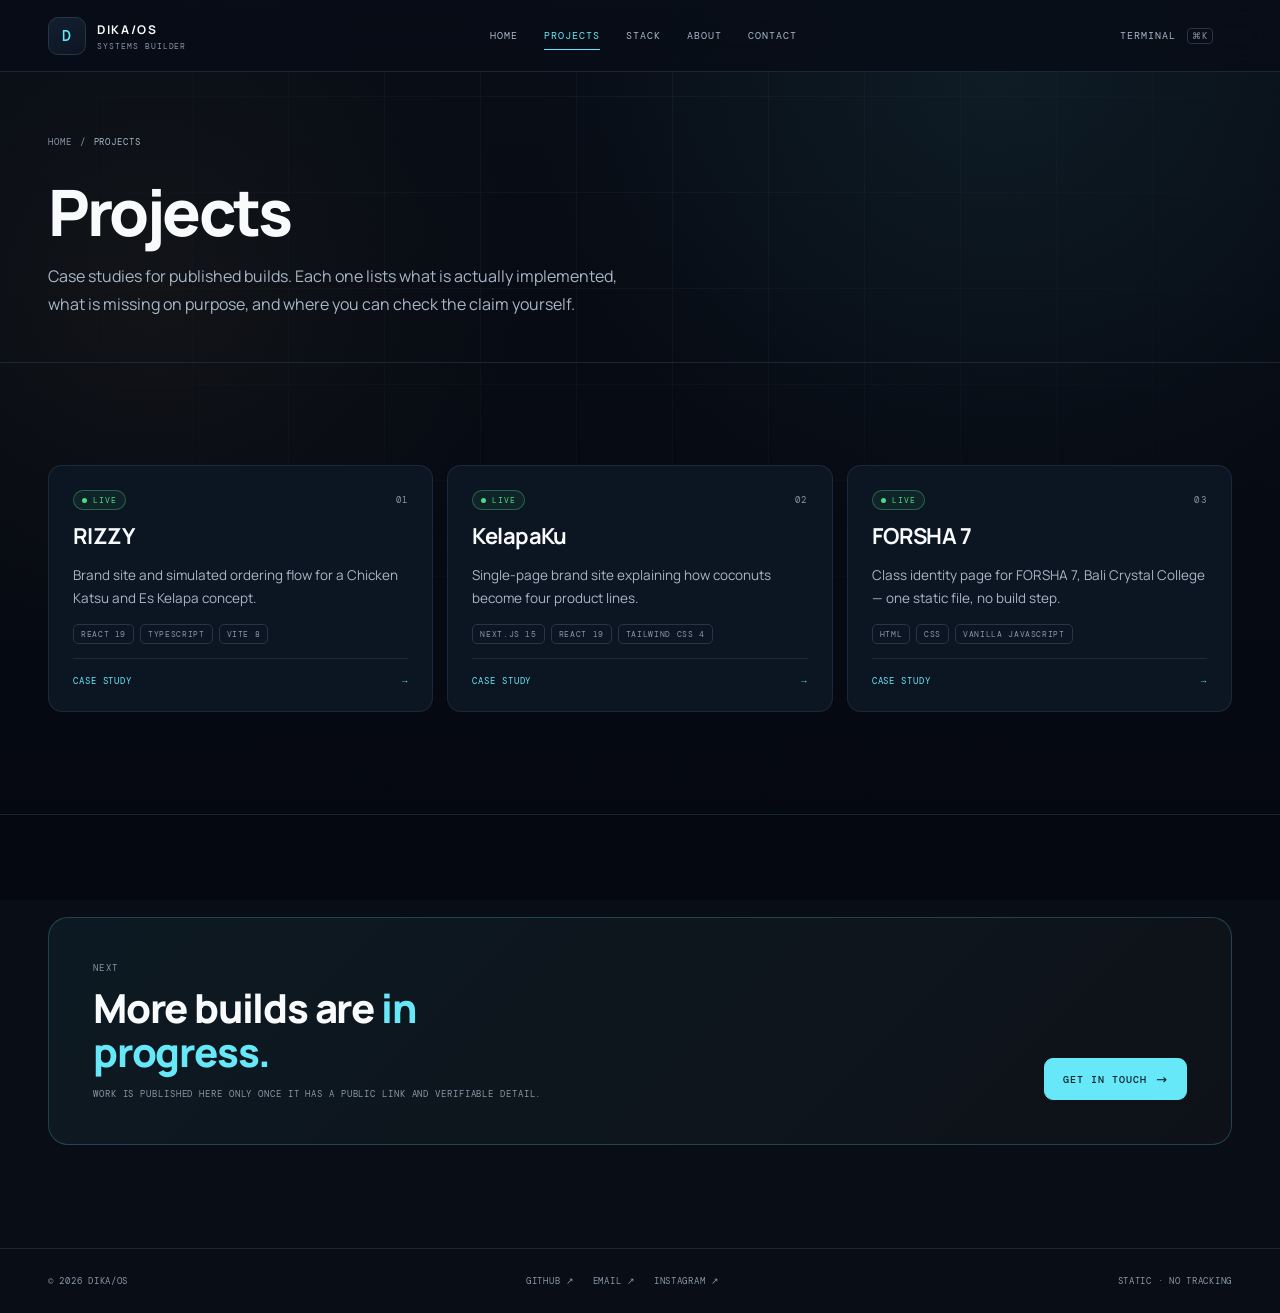
==== projects/index.html @ 692fc406 "feat: DIKA/OS v2.0 — verified project case studies, terminal, zero-dep build Rebuild the portfolio a" ====
<!-- generated by build.mjs — edit src/ or content/projects.json, not this file -->
<!DOCTYPE html>
<html lang="en">
<head>
<meta charset="utf-8">
<meta name="viewport" content="width=device-width,initial-scale=1,viewport-fit=cover">
<title>Projects — DIKA/OS</title>
<meta name="description" content="Case studies for every published build: what is implemented, what is not, and how to verify it.">
<link rel="canonical" href="https://dikapersonal.my.id/projects/">
<meta name="theme-color" content="#080D16">
<meta property="og:type" content="website">
<meta property="og:site_name" content="DIKA/OS">
<meta property="og:title" content="Projects — DIKA/OS">
<meta property="og:description" content="Case studies for every published build: what is implemented, what is not, and how to verify it.">
<meta property="og:url" content="https://dikapersonal.my.id/projects/">
<meta property="og:image" content="https://dikapersonal.my.id/assets/og.jpg">
<meta property="og:image:width" content="1200">
<meta property="og:image:height" content="630">
<meta name="twitter:card" content="summary_large_image">
<meta name="twitter:title" content="Projects — DIKA/OS">
<meta name="twitter:description" content="Case studies for every published build: what is implemented, what is not, and how to verify it.">
<meta name="twitter:image" content="https://dikapersonal.my.id/assets/og.jpg">
<link rel="icon" href="/assets/favicon.svg" type="image/svg+xml">
<link rel="preload" href="/assets/fonts/manrope-latin-variable.woff2" as="font" type="font/woff2" crossorigin>
<link rel="stylesheet" href="/css/tokens.css">
<link rel="stylesheet" href="/css/style.css">
<link rel="stylesheet" href="/css/nav.css">
<script>document.documentElement.classList.add("js");</script>

</head>
<body>
<div class="page-glow" aria-hidden="true"></div>
<a class="skip" href="#main">Skip to content</a>
<header class="header">
  <div class="container header-row">
    <a class="brand" href="/">
      <span class="brand-mark" aria-hidden="true">D</span>
      <span class="brand-text"><b>DIKA/OS</b><small>SYSTEMS BUILDER</small></span>
    </a>
    <nav class="nav" id="siteNav" aria-label="Primary navigation">
        <a href="/">HOME</a>
        <a href="/projects/" aria-current="page">PROJECTS</a>
        <a href="/#stack">STACK</a>
        <a href="/#about">ABOUT</a>
        <a href="/#contact">CONTACT</a>
    </nav>
    <a class="btn ghost header-cta" href="/#terminal">TERMINAL <kbd>⌘K</kbd></a>
    <button class="nav-toggle" id="navToggle" type="button" aria-label="Open menu" aria-expanded="false" aria-controls="siteNav">
      <span></span><span></span><span></span>
    </button>
  </div>
</header>
<main id="main">
    <div class="index-hero">
      <div class="container">
        <nav class="breadcrumb" aria-label="Breadcrumb">
          <a href="/">Home</a><span aria-hidden="true">/</span>
          <span aria-current="page">Projects</span>
        </nav>
        <h1>Projects</h1>
        <p>
          Case studies for published builds. Each one lists what is actually implemented, what is missing
          on purpose, and where you can check the claim yourself.
        </p>
      </div>
    </div>

    <section class="section">
      <div class="container">
        <h2 class="sr-only">Published builds</h2>
        <div class="project-grid">
      <article class="project-card reveal">
        <div class="project-top">
          <span class="status-chip" data-status="live">Live</span>
          <span class="project-index">01</span>
        </div>
        <h3><a href="/projects/rizzy/">RIZZY</a></h3>
        <p>Brand site and simulated ordering flow for a Chicken Katsu and Es Kelapa concept.</p>
        <div class="project-tags"><span class="tag">React 19</span><span class="tag">TypeScript</span><span class="tag">Vite 8</span></div>
        <div class="project-foot"><span class="go">CASE STUDY</span><span class="go" aria-hidden="true">→</span></div>
      </article>
      <article class="project-card reveal">
        <div class="project-top">
          <span class="status-chip" data-status="live">Live</span>
          <span class="project-index">02</span>
        </div>
        <h3><a href="/projects/kelapaku/">KelapaKu</a></h3>
        <p>Single-page brand site explaining how coconuts become four product lines.</p>
        <div class="project-tags"><span class="tag">Next.js 15</span><span class="tag">React 19</span><span class="tag">Tailwind CSS 4</span></div>
        <div class="project-foot"><span class="go">CASE STUDY</span><span class="go" aria-hidden="true">→</span></div>
      </article>
      <article class="project-card reveal">
        <div class="project-top">
          <span class="status-chip" data-status="live">Live</span>
          <span class="project-index">03</span>
        </div>
        <h3><a href="/projects/forsha-7/">FORSHA 7</a></h3>
        <p>Class identity page for FORSHA 7, Bali Crystal College — one static file, no build step.</p>
        <div class="project-tags"><span class="tag">HTML</span><span class="tag">CSS</span><span class="tag">Vanilla JavaScript</span></div>
        <div class="project-foot"><span class="go">CASE STUDY</span><span class="go" aria-hidden="true">→</span></div>
      </article>
        </div>
      </div>
    </section>

    <section class="section">
      <div class="container">
        <div class="contact-card reveal">
          <div>
            <span class="section-id">NEXT</span>
            <h2>More builds are <em>in progress.</em></h2>
            <p class="contact-note">
              Work is published here only once it has a public link and verifiable detail.
            </p>
          </div>
          <div class="contact-actions">
            <a class="btn primary" href="/#contact">GET IN TOUCH <span class="arrow" aria-hidden="true">→</span></a>
          </div>
        </div>
      </div>
    </section>

</main>
<footer class="footer">
  <div class="container footer-row">
    <span>© <span id="year">2026</span> DIKA/OS</span>
    <span class="footer-links"><a href="https://github.com/forsha7class" target="_blank" rel="noopener noreferrer">GITHUB ↗</a><a href="mailto:tautauajayang4@gmail.com">EMAIL ↗</a><a href="https://instagram.com/kwdkaa" target="_blank" rel="noopener noreferrer">INSTAGRAM ↗</a></span>
    <span>STATIC · NO TRACKING</span>
  </div>
</footer>
<script src="/js/app.js" defer></script>
<script src="/js/terminal.js" defer></script>
</body>
</html>
---- css/tokens.css ----
/* ============================================================
   DIKA/OS — design tokens
   Single source of truth for colour, type, spacing and motion.
   ============================================================ */

@font-face {
  font-family: "Manrope";
  src: url("../assets/fonts/manrope-latin-variable.woff2") format("woff2");
  font-weight: 400 800;
  font-style: normal;
  font-display: swap;
}

@font-face {
  font-family: "DM Mono";
  src: url("../assets/fonts/dm-mono-400-latin.woff2") format("woff2");
  font-weight: 400;
  font-style: normal;
  font-display: swap;
}

@font-face {
  font-family: "DM Mono";
  src: url("../assets/fonts/dm-mono-500-latin.woff2") format("woff2");
  font-weight: 500;
  font-style: normal;
  font-display: swap;
}

:root {
  /* surfaces */
  --bg: #080d16;
  --bg-deep: #050810;
  --surface: #101a29;
  --surface-2: #0c1522;
  --surface-3: #131f31;

  /* accents */
  --accent: #67e8f9;
  --accent-strong: #22d3ee;
  --accent-dim: rgba(103, 232, 249, 0.12);
  --law: #d9ad55;
  --law-dim: rgba(217, 173, 85, 0.12);

  /* text */
  --text: #f8fafc;
  --muted: #a9b6c7;
  --dim: #8a97a8;

  /* lines */
  --border: #263548;
  --border-soft: rgba(38, 53, 72, 0.65);
  --line: var(--border-soft);

  /* status */
  --ok: #4ade80;
  --warn: #fbbf24;
  --info: #7dd3fc;
  --idle: #94a3b8;

  /* type */
  --font-sans: "Manrope", system-ui, -apple-system, "Segoe UI", sans-serif;
  --font-mono: "DM Mono", ui-monospace, "SF Mono", Menlo, monospace;

  /* geometry */
  --radius: 14px;
  --radius-sm: 9px;
  --radius-lg: 20px;
  --max: 1240px;
  --gutter: 48px;
  --header-h: 72px;

  /* motion */
  --ease: cubic-bezier(0.22, 1, 0.36, 1);
  --dur: 0.5s;
  --shadow: 0 26px 70px rgba(0, 0, 0, 0.45);
}

@media (max-width: 900px) {
  :root {
    --gutter: 24px;
    --header-h: 64px;
  }
}

@media (max-width: 480px) {
  :root {
    --gutter: 18px;
  }
}
---- css/style.css ----
/* ============================================================
   DIKA/OS — core styles
   Palette and type tokens live in css/tokens.css
   ============================================================ */

*,
*::before,
*::after {
  box-sizing: border-box;
}

html {
  scroll-behavior: smooth;
  scroll-padding-top: calc(var(--header-h) + 24px);
  -webkit-text-size-adjust: 100%;
}

body {
  margin: 0;
  background: var(--bg);
  color: var(--text);
  font-family: var(--font-sans);
  font-size: 16px;
  line-height: 1.6;
  overflow-x: clip;
  -webkit-font-smoothing: antialiased;
}

img {
  max-width: 100%;
  height: auto;
  display: block;
}

a {
  color: inherit;
  text-decoration: none;
}

button,
input {
  font: inherit;
  color: inherit;
}

h1,
h2,
h3,
h4,
p,
ul,
ol,
figure {
  margin: 0;
}

ul,
ol {
  padding: 0;
}

::selection {
  background: var(--accent);
  color: var(--bg-deep);
}

:focus-visible {
  outline: 2px solid var(--accent);
  outline-offset: 3px;
  border-radius: 4px;
}

/* ---------- layout ---------- */

.container {
  width: min(var(--max), calc(100% - (var(--gutter) * 2)));
  margin-inline: auto;
}

.sr-only {
  position: absolute;
  width: 1px;
  height: 1px;
  padding: 0;
  margin: -1px;
  overflow: hidden;
  clip: rect(0 0 0 0);
  white-space: nowrap;
  border: 0;
}

.skip {
  position: fixed;
  left: 12px;
  top: 12px;
  z-index: 200;
  padding: 10px 16px;
  border-radius: var(--radius-sm);
  background: var(--accent);
  color: var(--bg-deep);
  font: 500 12px var(--font-mono);
  transform: translateY(-160%);
  transition: transform 0.2s var(--ease);
}

.skip:focus {
  transform: none;
}

/* ---------- ambient background ---------- */

.page-glow {
  position: fixed;
  inset: 0;
  z-index: 0;
  pointer-events: none;
  background:
    radial-gradient(760px circle at 78% 8%, rgba(103, 232, 249, 0.07), transparent 62%),
    radial-gradient(620px circle at 12% 32%, rgba(217, 173, 85, 0.05), transparent 60%),
    linear-gradient(180deg, var(--bg) 0%, var(--bg-deep) 100%);
}

.page-glow::after {
  content: "";
  position: absolute;
  inset: 0;
  opacity: 0.5;
  background-image:
    linear-gradient(rgba(38, 53, 72, 0.55) 1px, transparent 1px),
    linear-gradient(90deg, rgba(38, 53, 72, 0.55) 1px, transparent 1px);
  background-size: 96px 96px;
  mask-image: radial-gradient(circle at 50% 12%, #000 0%, transparent 72%);
  -webkit-mask-image: radial-gradient(circle at 50% 12%, #000 0%, transparent 72%);
}

main,
.footer {
  position: relative;
  z-index: 1;
}

/* ---------- header ---------- */

.header {
  position: fixed;
  inset: 0 0 auto;
  z-index: 90;
  height: var(--header-h);
  background: rgba(8, 13, 22, 0.82);
  backdrop-filter: blur(16px);
  -webkit-backdrop-filter: blur(16px);
  border-bottom: 1px solid var(--border-soft);
}

.header-row {
  height: 100%;
  display: flex;
  align-items: center;
  justify-content: space-between;
  gap: 24px;
}

.brand {
  display: flex;
  align-items: center;
  gap: 11px;
  flex: 0 0 auto;
}

.brand-mark {
  width: 38px;
  height: 38px;
  display: grid;
  place-items: center;
  border: 1px solid var(--border);
  border-radius: 10px;
  background: linear-gradient(150deg, var(--surface-3), var(--surface-2));
  color: var(--accent);
  font: 500 15px var(--font-mono);
  letter-spacing: 0.04em;
}

.brand-text b {
  display: block;
  font-size: 12px;
  font-weight: 700;
  letter-spacing: 0.14em;
}

.brand-text small {
  display: block;
  margin-top: 1px;
  color: var(--dim);
  font: 400 8px var(--font-mono);
  letter-spacing: 0.12em;
}

.nav {
  display: flex;
  align-items: center;
  gap: 26px;
  font: 400 10px var(--font-mono);
  letter-spacing: 0.1em;
  color: var(--muted);
}

.nav a {
  position: relative;
  padding: 6px 0;
  transition: color 0.2s ease;
}

.nav a:hover {
  color: var(--text);
}

.nav a[aria-current="page"] {
  color: var(--accent);
}

.nav a[aria-current="page"]::after {
  content: "";
  position: absolute;
  left: 0;
  right: 0;
  bottom: -2px;
  height: 1px;
  background: var(--accent);
}

.header-cta {
  flex: 0 0 auto;
}

.header-cta kbd {
  font: 400 9px var(--font-mono);
  color: var(--dim);
  border: 1px solid var(--border);
  border-radius: 4px;
  padding: 1px 4px;
  margin-left: 2px;
}

/* ---------- buttons ---------- */

.btn {
  display: inline-flex;
  align-items: center;
  justify-content: center;
  gap: 9px;
  min-height: 42px;
  padding: 11px 18px;
  border: 1px solid var(--border);
  border-radius: var(--radius-sm);
  background: transparent;
  color: var(--text);
  font: 400 10px var(--font-mono);
  letter-spacing: 0.1em;
  cursor: pointer;
  transition: border-color 0.25s ease, background 0.25s ease, color 0.25s ease,
    transform 0.25s var(--ease);
}

.btn:hover {
  border-color: var(--accent);
  color: var(--accent);
  transform: translateY(-1px);
}

.btn.primary {
  background: var(--accent);
  border-color: var(--accent);
  color: #04212a;
  font-weight: 500;
}

.btn.primary:hover {
  background: #8df0fb;
  border-color: #8df0fb;
  color: #04212a;
}

.btn.ghost {
  border-color: transparent;
  color: var(--muted);
}

.btn.ghost:hover {
  border-color: var(--border);
  color: var(--accent);
}

.btn .arrow {
  font-family: var(--font-sans);
  font-size: 13px;
}

/* ---------- hero ---------- */

.hero {
  position: relative;
  padding: calc(var(--header-h) + 76px) 0 64px;
  border-bottom: 1px solid var(--border-soft);
}

.hero-layout {
  display: grid;
  grid-template-columns: minmax(0, 1.06fr) minmax(0, 0.94fr);
  gap: clamp(32px, 5vw, 72px);
  align-items: center;
}

.eyebrow {
  display: inline-flex;
  align-items: center;
  gap: 9px;
  padding: 7px 11px;
  border: 1px solid var(--border);
  border-radius: 999px;
  background: rgba(103, 232, 249, 0.04);
  color: var(--muted);
  font: 400 9px var(--font-mono);
  letter-spacing: 0.14em;
  text-transform: uppercase;
}

.eyebrow .dot {
  width: 6px;
  height: 6px;
  border-radius: 50%;
  background: var(--accent);
  box-shadow: 0 0 10px rgba(103, 232, 249, 0.8);
}

.hero h1 {
  margin: 22px 0 0;
  font-size: clamp(40px, 5.6vw, 82px);
  line-height: 0.98;
  letter-spacing: -0.045em;
  font-weight: 800;
  text-wrap: balance;
}

.hero h1 .line {
  display: block;
}

.hero h1 .line--accent {
  color: var(--accent);
}

.hero-lede {
  max-width: 46ch;
  margin-top: 22px;
  color: var(--muted);
  font-size: clamp(15px, 1.15vw, 18px);
  line-height: 1.7;
}

.hero-actions {
  display: flex;
  flex-wrap: wrap;
  gap: 10px;
  margin-top: 28px;
}

.hero-meta {
  display: grid;
  grid-template-columns: repeat(3, minmax(0, auto));
  justify-content: start;
  gap: 28px;
  margin-top: 40px;
  padding-top: 22px;
  border-top: 1px solid var(--border-soft);
}

.hero-meta div {
  display: grid;
  gap: 4px;
}

.hero-meta span {
  color: var(--dim);
  font: 400 8px var(--font-mono);
  letter-spacing: 0.14em;
}

.hero-meta strong {
  font: 500 12px var(--font-mono);
  letter-spacing: 0.04em;
  text-transform: uppercase;
  color: var(--text);
}

.hero-meta a:hover strong {
  color: var(--accent);
}

/* hero artwork */

.hero-art {
  position: relative;
  border: 1px solid var(--border);
  border-radius: var(--radius-lg);
  overflow: hidden;
  background: var(--bg-deep);
  box-shadow: var(--shadow);
  aspect-ratio: 4 / 5;
}

.hero-art img {
  width: 100%;
  height: 100%;
  object-fit: cover;
  object-position: 50% 28%;
  filter: brightness(0.9) contrast(1.05) saturate(0.96);
}

.art-scrim {
  position: absolute;
  inset: 0;
  background:
    linear-gradient(180deg, rgba(8, 13, 22, 0.5) 0%, transparent 26%, transparent 62%, rgba(8, 13, 22, 0.82) 100%),
    linear-gradient(90deg, rgba(8, 13, 22, 0.25), transparent 30%);
}

.frame-corner {
  position: absolute;
  width: 18px;
  height: 18px;
  border: 1px solid var(--law);
  opacity: 0.7;
}

.frame-tl {
  top: 14px;
  left: 14px;
  border-right: 0;
  border-bottom: 0;
}

.frame-tr {
  top: 14px;
  right: 14px;
  border-left: 0;
  border-bottom: 0;
}

.frame-bl {
  bottom: 14px;
  left: 14px;
  border-right: 0;
  border-top: 0;
}

.frame-br {
  bottom: 14px;
  right: 14px;
  border-left: 0;
  border-top: 0;
}

.art-label {
  position: absolute;
  font: 400 8px var(--font-mono);
  letter-spacing: 0.16em;
  color: rgba(217, 173, 85, 0.85);
  text-transform: uppercase;
}

.art-label--tl {
  top: 20px;
  left: 24px;
}

.art-label--br {
  bottom: 20px;
  right: 24px;
}

.art-caption {
  position: absolute;
  left: 22px;
  bottom: 22px;
  display: grid;
  gap: 2px;
}

.art-caption span {
  font: 400 8px var(--font-mono);
  letter-spacing: 0.18em;
  color: var(--dim);
}

.art-caption strong {
  font-size: clamp(20px, 2.2vw, 28px);
  font-weight: 800;
  letter-spacing: 0.06em;
  color: var(--law);
}

/* ---------- sections ---------- */

.section {
  padding: clamp(64px, 8vw, 108px) 0;
  border-bottom: 1px solid var(--border-soft);
}

.section-head {
  max-width: 720px;
  margin-bottom: clamp(32px, 4vw, 52px);
}

.section-id {
  display: block;
  margin-bottom: 12px;
  color: var(--dim);
  font: 400 9px var(--font-mono);
  letter-spacing: 0.16em;
  text-transform: uppercase;
}

.section-head h2 {
  font-size: clamp(28px, 3.6vw, 44px);
  line-height: 1.08;
  letter-spacing: -0.035em;
  font-weight: 800;
  text-wrap: balance;
}

.section-head p {
  margin-top: 16px;
  color: var(--muted);
  font-size: 15px;
  line-height: 1.75;
  max-width: 62ch;
}

.section-head code {
  font: 400 12px var(--font-mono);
  color: var(--accent);
  border: 1px solid var(--border);
  border-radius: 5px;
  padding: 2px 6px;
  background: var(--surface-2);
}

/* ---------- terminal / console ---------- */

.console {
  border: 1px solid var(--border);
  border-radius: var(--radius);
  background: linear-gradient(180deg, var(--surface-2), var(--bg-deep));
  overflow: hidden;
  box-shadow: var(--shadow);
}

.console-bar {
  display: flex;
  align-items: center;
  justify-content: space-between;
  gap: 12px;
  padding: 12px 18px;
  border-bottom: 1px solid var(--border-soft);
  background: rgba(255, 255, 255, 0.015);
}

.console-title {
  font: 400 9px var(--font-mono);
  letter-spacing: 0.14em;
  color: var(--muted);
}

.console-title b {
  color: var(--accent);
  margin-right: 6px;
}

.console-hint {
  font: 400 8px var(--font-mono);
  letter-spacing: 0.1em;
  color: var(--dim);
  text-transform: uppercase;
}

.console-log {
  min-height: 168px;
  max-height: 340px;
  overflow-y: auto;
  padding: 18px;
  font: 400 12px/1.85 var(--font-mono);
  color: var(--muted);
  overscroll-behavior: contain;
}

.term-line {
  display: block;
  white-space: pre-wrap;
  overflow-wrap: anywhere;
}

.term-line--cmd {
  color: var(--text);
}

.term-line--cmd::before {
  content: "dika@os:~$ ";
  color: var(--accent);
}

.term-line--err {
  color: #fca5a5;
}

.term-line--ok {
  color: var(--ok);
}

.term-line a {
  color: var(--accent);
  text-decoration: underline;
  text-underline-offset: 3px;
}

.term-line a:hover {
  color: #a5f3fc;
}

.term-key {
  display: inline;
  color: var(--text);
}

.console-form {
  display: flex;
  align-items: center;
  gap: 10px;
  padding: 14px 18px;
  border-top: 1px solid var(--border-soft);
  background: rgba(8, 13, 22, 0.6);
}

.console-prompt {
  flex: 0 0 auto;
  font: 400 11px var(--font-mono);
  color: var(--accent);
}

.console-input {
  flex: 1 1 auto;
  min-width: 0;
  padding: 4px 0;
  border: 0;
  background: transparent;
  color: var(--text);
  font: 400 12px var(--font-mono);
  caret-color: var(--accent);
}

.console-input::placeholder {
  color: #5c6a7c;
}

.console-input:focus {
  outline: none;
}

.console-form:focus-within {
  box-shadow: inset 0 0 0 1px rgba(103, 232, 249, 0.35);
}

.console-run {
  flex: 0 0 auto;
  padding: 6px 12px;
  border: 1px solid var(--border);
  border-radius: 6px;
  background: transparent;
  color: var(--muted);
  font: 400 9px var(--font-mono);
  letter-spacing: 0.12em;
  cursor: pointer;
}

.console-run:hover {
  border-color: var(--accent);
  color: var(--accent);
}

/* ---------- capability cards ---------- */

.cap-grid {
  display: grid;
  grid-template-columns: repeat(3, minmax(0, 1fr));
  gap: 14px;
}

.cap-card {
  position: relative;
  display: flex;
  flex-direction: column;
  gap: 14px;
  min-height: 250px;
  padding: 26px;
  border: 1px solid var(--border-soft);
  border-radius: var(--radius);
  background: linear-gradient(155deg, var(--surface-2), var(--bg-deep));
  transition: border-color 0.25s ease, transform 0.35s var(--ease);
}

.cap-card:hover {
  border-color: rgba(103, 232, 249, 0.4);
  transform: translateY(-4px);
}

.cap-index {
  font: 400 9px var(--font-mono);
  letter-spacing: 0.14em;
  color: var(--accent);
}

.cap-card h3 {
  font-size: 21px;
  line-height: 1.2;
  letter-spacing: -0.02em;
  font-weight: 700;
}

.cap-card p {
  color: var(--muted);
  font-size: 14px;
  line-height: 1.7;
}

.cap-tags {
  display: flex;
  flex-wrap: wrap;
  gap: 6px;
  margin-top: auto;
}

.cap-tags span,
.tag {
  border: 1px solid var(--border);
  border-radius: 5px;
  padding: 4px 7px;
  color: var(--dim);
  font: 400 8px var(--font-mono);
  letter-spacing: 0.08em;
  text-transform: uppercase;
}

/* ---------- project cards ---------- */

.project-grid {
  display: grid;
  grid-template-columns: repeat(3, minmax(0, 1fr));
  gap: 14px;
}

.project-card {
  position: relative;
  display: flex;
  flex-direction: column;
  gap: 14px;
  padding: 24px;
  border: 1px solid var(--border-soft);
  border-radius: var(--radius);
  background: var(--surface-2);
  transition: border-color 0.25s ease, transform 0.35s var(--ease),
    box-shadow 0.35s ease;
}

.project-card:hover {
  border-color: rgba(103, 232, 249, 0.45);
  transform: translateY(-5px);
  box-shadow: 0 20px 50px rgba(0, 0, 0, 0.35);
}

.project-top {
  display: flex;
  align-items: center;
  justify-content: space-between;
  gap: 12px;
}

.project-index {
  color: var(--dim);
  font: 400 9px var(--font-mono);
  letter-spacing: 0.14em;
}

.project-tags {
  display: flex;
  flex-wrap: wrap;
  gap: 6px;
}

.project-card h3 {
  font-size: 22px;
  line-height: 1.15;
  letter-spacing: -0.025em;
  font-weight: 700;
}

.project-card h3 a::after {
  content: "";
  position: absolute;
  inset: 0;
}

.project-card p {
  color: var(--muted);
  font-size: 13.5px;
  line-height: 1.7;
}

.project-foot {
  display: flex;
  align-items: center;
  justify-content: space-between;
  gap: 12px;
  margin-top: auto;
  padding-top: 16px;
  border-top: 1px solid var(--border-soft);
}

.project-foot .go {
  font: 400 9px var(--font-mono);
  letter-spacing: 0.1em;
  color: var(--accent);
}

/* ---------- status chip ---------- */

.status-chip {
  display: inline-flex;
  align-items: center;
  gap: 6px;
  padding: 4px 8px;
  border: 1px solid var(--border);
  border-radius: 999px;
  font: 400 8px var(--font-mono);
  letter-spacing: 0.12em;
  text-transform: uppercase;
  color: var(--muted);
}

.status-chip::before {
  content: "";
  width: 5px;
  height: 5px;
  border-radius: 50%;
  background: currentColor;
}

.status-chip[data-status="live"] {
  color: var(--ok);
  border-color: rgba(74, 222, 128, 0.35);
  background: rgba(74, 222, 128, 0.07);
}

.status-chip[data-status="testing"] {
  color: var(--warn);
  border-color: rgba(251, 191, 36, 0.35);
  background: rgba(251, 191, 36, 0.07);
}

.status-chip[data-status="development"] {
  color: var(--accent);
  border-color: rgba(103, 232, 249, 0.35);
  background: rgba(103, 232, 249, 0.07);
}

.status-chip[data-status="research"] {
  color: var(--info);
  border-color: rgba(125, 211, 252, 0.3);
  background: rgba(125, 211, 252, 0.06);
}

.status-chip[data-status="archived"] {
  color: var(--idle);
  border-color: rgba(148, 163, 184, 0.3);
}

/* ---------- stack ---------- */

.stack-grid {
  display: grid;
  grid-template-columns: repeat(3, minmax(0, 1fr));
  gap: 14px;
}

.stack-group {
  padding: 24px;
  border: 1px solid var(--border-soft);
  border-radius: var(--radius);
  background: var(--surface-2);
}

.stack-group h3 {
  margin-bottom: 16px;
  color: var(--dim);
  font: 400 9px var(--font-mono);
  letter-spacing: 0.16em;
  text-transform: uppercase;
}

.stack-list {
  display: flex;
  flex-wrap: wrap;
  gap: 7px;
  list-style: none;
}

.stack-list li {
  padding: 6px 9px;
  border: 1px solid var(--border);
  border-radius: 6px;
  color: var(--text);
  font: 400 10px var(--font-mono);
  letter-spacing: 0.02em;
}

/* ---------- about ---------- */

.about-grid {
  display: grid;
  grid-template-columns: minmax(0, 1.15fr) minmax(0, 0.85fr);
  gap: clamp(32px, 5vw, 72px);
  align-items: start;
}

.about-copy p {
  color: var(--muted);
  font-size: 16px;
  line-height: 1.8;
}

.about-copy p + p {
  margin-top: 16px;
}

.about-copy strong {
  color: var(--text);
  font-weight: 600;
}

.principles {
  display: grid;
  gap: 1px;
  border: 1px solid var(--border-soft);
  border-radius: var(--radius);
  overflow: hidden;
  background: var(--border-soft);
  list-style: none;
}

.principles li {
  padding: 18px 20px;
  background: var(--surface-2);
}

.principles b {
  display: block;
  margin-bottom: 5px;
  font-size: 13px;
  font-weight: 600;
  letter-spacing: 0.01em;
}

.principles span {
  color: var(--dim);
  font-size: 13px;
  line-height: 1.6;
}

/* ---------- contact ---------- */

.contact-card {
  display: flex;
  align-items: flex-end;
  justify-content: space-between;
  gap: 32px;
  padding: clamp(26px, 4vw, 44px);
  border: 1px solid rgba(103, 232, 249, 0.22);
  border-radius: var(--radius-lg);
  background: linear-gradient(135deg, rgba(103, 232, 249, 0.06), rgba(217, 173, 85, 0.03));
}

.contact-card h2 {
  font-size: clamp(26px, 3.4vw, 40px);
  line-height: 1.1;
  letter-spacing: -0.03em;
  font-weight: 800;
  max-width: 18ch;
}

.contact-card h2 em {
  font-style: normal;
  color: var(--accent);
}

.contact-actions {
  display: flex;
  flex-wrap: wrap;
  gap: 9px;
}

.contact-note {
  margin-top: 14px;
  color: var(--dim);
  font: 400 9px var(--font-mono);
  letter-spacing: 0.1em;
  text-transform: uppercase;
}

/* ---------- footer ---------- */

.footer {
  padding: 26px 0;
  color: var(--dim);
  font: 400 9px var(--font-mono);
  letter-spacing: 0.08em;
}

.footer-row {
  display: flex;
  flex-wrap: wrap;
  align-items: center;
  justify-content: space-between;
  gap: 14px;
}

.footer-links {
  display: flex;
  gap: 18px;
}

.footer-links a:hover {
  color: var(--accent);
}

/* ---------- project index ---------- */

.index-hero {
  padding: calc(var(--header-h) + 64px) 0 44px;
  border-bottom: 1px solid var(--border-soft);
}

.index-hero h1 {
  font-size: clamp(36px, 5vw, 64px);
  line-height: 1;
  letter-spacing: -0.045em;
  font-weight: 800;
}

.index-hero p {
  max-width: 58ch;
  margin-top: 18px;
  color: var(--muted);
  font-size: 16px;
  line-height: 1.75;
}

/* ---------- case study ---------- */

.cs {
  padding: calc(var(--header-h) + 44px) 0 0;
}

.breadcrumb {
  display: flex;
  flex-wrap: wrap;
  align-items: center;
  gap: 8px;
  margin-bottom: 32px;
  color: var(--dim);
  font: 400 9px var(--font-mono);
  letter-spacing: 0.1em;
  text-transform: uppercase;
}

.breadcrumb a:hover {
  color: var(--accent);
}

.breadcrumb span[aria-current] {
  color: var(--muted);
}

.cs-hero {
  padding-bottom: 40px;
  border-bottom: 1px solid var(--border-soft);
}

.cs-kicker {
  display: flex;
  flex-wrap: wrap;
  align-items: center;
  gap: 12px;
  margin-bottom: 18px;
  color: var(--dim);
  font: 400 9px var(--font-mono);
  letter-spacing: 0.14em;
  text-transform: uppercase;
}

.cs-hero h1 {
  font-size: clamp(38px, 5.4vw, 68px);
  line-height: 1;
  letter-spacing: -0.045em;
  font-weight: 800;
}

.cs > h1 {
  font-size: clamp(32px, 4.4vw, 56px);
  line-height: 1.05;
  letter-spacing: -0.04em;
  font-weight: 800;
}

.cs-lede {
  max-width: 58ch;
  margin-top: 18px;
  color: var(--muted);
  font-size: clamp(15px, 1.3vw, 18px);
  line-height: 1.7;
}

.cs-facts {
  display: grid;
  grid-template-columns: repeat(auto-fit, minmax(160px, 1fr));
  gap: 1px;
  margin-top: 34px;
  border: 1px solid var(--border-soft);
  border-radius: var(--radius);
  overflow: hidden;
  background: var(--border-soft);
  list-style: none;
}

.cs-facts li {
  display: grid;
  gap: 5px;
  padding: 16px 18px;
  background: var(--surface-2);
}

.cs-facts span {
  color: var(--dim);
  font: 400 8px var(--font-mono);
  letter-spacing: 0.14em;
  text-transform: uppercase;
}

.cs-facts strong {
  font-size: 13px;
  font-weight: 600;
  line-height: 1.45;
}

.cs-body {
  display: grid;
  grid-template-columns: minmax(0, 1fr);
  gap: 0;
  max-width: 860px;
  padding: 8px 0 0;
}

.cs-section {
  padding: 34px 0;
  border-bottom: 1px solid var(--border-soft);
}

.cs-section:last-child {
  border-bottom: 0;
}

.cs-section h2 {
  margin-bottom: 14px;
  font-size: 12px;
  font-weight: 600;
  letter-spacing: 0.14em;
  text-transform: uppercase;
  color: var(--accent);
}

.cs-section p {
  color: var(--muted);
  font-size: 15.5px;
  line-height: 1.8;
}

.cs-section p + p {
  margin-top: 14px;
}

.cs-section ul,
.cs-section ol {
  display: grid;
  gap: 10px;
  margin-top: 4px;
  list-style: none;
}

.cs-section li {
  position: relative;
  padding-left: 20px;
  color: var(--muted);
  font-size: 15px;
  line-height: 1.7;
}

.cs-section li::before {
  content: "";
  position: absolute;
  left: 0;
  top: 0.62em;
  width: 6px;
  height: 6px;
  border: 1px solid var(--accent);
  transform: rotate(45deg);
}

.cs-section code {
  font: 400 12.5px var(--font-mono);
  color: var(--text);
  border: 1px solid var(--border);
  border-radius: 4px;
  padding: 1px 5px;
  background: var(--surface-2);
}

.evidence-list {
  display: flex;
  flex-wrap: wrap;
  gap: 9px;
}

.evidence-list a {
  display: inline-flex;
  align-items: center;
  gap: 8px;
  padding: 9px 13px;
  border: 1px solid var(--border);
  border-radius: var(--radius-sm);
  font: 400 10px var(--font-mono);
  letter-spacing: 0.06em;
  color: var(--text);
  transition: border-color 0.2s ease, color 0.2s ease;
}

.evidence-list a:hover {
  border-color: var(--accent);
  color: var(--accent);
}

.cs-figure {
  margin-top: 20px;
  border: 1px solid var(--border);
  border-radius: var(--radius);
  overflow: hidden;
  background: var(--surface-2);
}

.cs-figure img {
  width: 100%;
}

.cs-figure figcaption {
  padding: 11px 14px;
  border-top: 1px solid var(--border-soft);
  color: var(--dim);
  font: 400 9px var(--font-mono);
  letter-spacing: 0.08em;
}

.cs-next {
  display: flex;
  flex-wrap: wrap;
  gap: 12px;
  padding: 44px 0 0;
}

.cs-next--flush {
  padding-top: 32px;
}

/* ---------- reveal (progressive enhancement) ---------- */

.js .reveal {
  opacity: 0;
  transform: translateY(16px);
  transition: opacity 0.7s var(--ease), transform 0.7s var(--ease);
}

.js .reveal.is-visible {
  opacity: 1;
  transform: none;
}

/* ---------- responsive ---------- */

@media (max-width: 1040px) {
  .hero-layout {
    grid-template-columns: 1fr;
    gap: 40px;
  }

  .hero-art {
    aspect-ratio: 16 / 10;
    max-height: 520px;
  }

  .hero-art img {
    object-position: 50% 20%;
  }

  .cap-grid,
  .project-grid,
  .stack-grid {
    grid-template-columns: repeat(2, minmax(0, 1fr));
  }

  .about-grid {
    grid-template-columns: 1fr;
  }

  .cs-facts {
    grid-template-columns: repeat(2, minmax(0, 1fr));
  }
}

@media (max-width: 720px) {
  .hero {
    padding-top: calc(var(--header-h) + 44px);
  }

  .hero-meta {
    grid-template-columns: repeat(2, minmax(0, 1fr));
    gap: 18px;
  }

  .cap-grid,
  .project-grid,
  .stack-grid {
    grid-template-columns: 1fr;
  }

  .contact-card {
    flex-direction: column;
    align-items: flex-start;
    gap: 24px;
  }

  .contact-card h2 {
    max-width: none;
  }

  .console-log {
    min-height: 176px;
    font-size: 11.5px;
  }

  .console-hint {
    display: none;
  }

  .cs-facts {
    grid-template-columns: repeat(2, minmax(0, 1fr));
  }

  .cs-section {
    padding: 28px 0;
  }
}

@media (max-width: 480px) {
  .header-cta {
    display: none;
  }

  .hero h1 {
    font-size: clamp(34px, 10vw, 44px);
  }

  .hero-actions {
    display: grid;
    grid-template-columns: 1fr;
  }

  .btn {
    width: 100%;
  }

  .hero-meta {
    grid-template-columns: 1fr;
  }

  .art-caption strong {
    font-size: 18px;
  }
}

/* ---------- reduced motion ---------- */

@media (prefers-reduced-motion: reduce) {
  html {
    scroll-behavior: auto;
  }

  *,
  *::before,
  *::after {
    animation-duration: 0.001ms !important;
    animation-iteration-count: 1 !important;
    transition-duration: 0.001ms !important;
    scroll-behavior: auto !important;
  }

  .js .reveal {
    opacity: 1;
    transform: none;
  }
}
---- css/nav.css ----
/* ============================================================
   DIKA/OS — navigation (hamburger + mobile panel)
   ============================================================ */

.nav-toggle {
  display: none;
  flex-direction: column;
  justify-content: center;
  gap: 5px;
  width: 42px;
  height: 42px;
  padding: 0 10px;
  background: transparent;
  border: 1px solid var(--border);
  border-radius: var(--radius-sm);
  cursor: pointer;
}

.nav-toggle span {
  display: block;
  width: 100%;
  height: 1.5px;
  background: var(--text);
  border-radius: 2px;
  transition: transform 0.3s var(--ease), opacity 0.2s ease;
}

.nav-toggle[aria-expanded="true"] span:nth-child(1) {
  transform: translateY(6.5px) rotate(45deg);
}

.nav-toggle[aria-expanded="true"] span:nth-child(2) {
  opacity: 0;
}

.nav-toggle[aria-expanded="true"] span:nth-child(3) {
  transform: translateY(-6.5px) rotate(-45deg);
}

@media (max-width: 900px) {
  .nav-toggle {
    display: flex;
  }

  .nav {
    display: none;
    position: fixed;
    inset: calc(var(--header-h) + 8px) 12px auto;
    flex-direction: column;
    align-items: stretch;
    gap: 0;
    padding: 8px;
    border: 1px solid var(--border);
    border-radius: var(--radius);
    background: var(--bg-deep);
    box-shadow: var(--shadow);
    z-index: 95;
  }

  .nav.open {
    display: flex;
  }

  .nav a {
    padding: 15px 14px;
    border-bottom: 1px solid var(--border-soft);
    font-size: 11px;
  }

  .nav a:last-child {
    border-bottom: 0;
  }

  .nav a[aria-current="page"]::after {
    display: none;
  }

  .nav a[aria-current="page"] {
    background: var(--accent-dim);
    border-radius: 8px;
  }
}
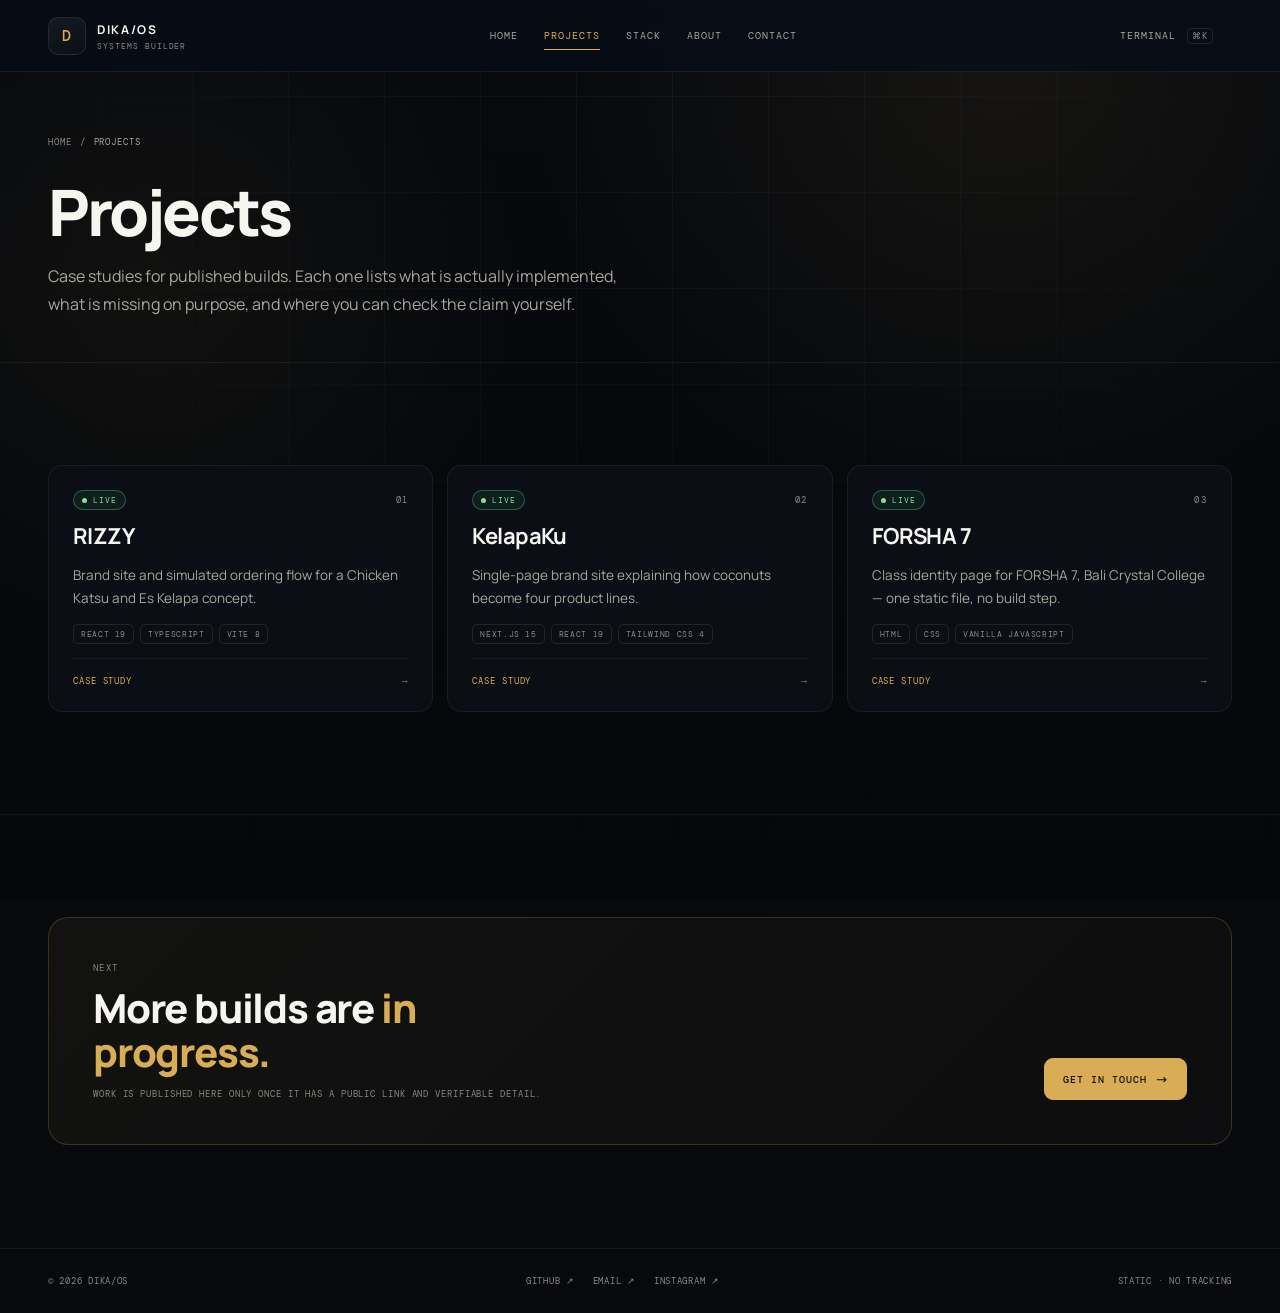
==== commit 7227a130: "feat: gold identity, motion layer and a real introduction Palette - accent moves from cyan to #d9ad5" ====
--- a/projects/index.html
+++ b/projects/index.html
@@ -25,10 +25,13 @@
 <link rel="stylesheet" href="/css/tokens.css">
 <link rel="stylesheet" href="/css/style.css">
 <link rel="stylesheet" href="/css/nav.css">
+<link rel="stylesheet" href="/css/motion.css">
+<link rel="stylesheet" href="/css/view-transitions.css">
 <script>document.documentElement.classList.add("js");</script>
 
 </head>
 <body>
+<div class="scroll-progress" aria-hidden="true"></div>
 <div class="page-glow" aria-hidden="true"></div>
 <a class="skip" href="#main">Skip to content</a>
 <header class="header">
@@ -74,7 +77,7 @@
           <span class="status-chip" data-status="live">Live</span>
           <span class="project-index">01</span>
         </div>
-        <h3><a href="/projects/rizzy/">RIZZY</a></h3>
+        <h3 data-vt="rizzy"><a class="glitch" data-text="RIZZY" href="/projects/rizzy/">RIZZY</a></h3>
         <p>Brand site and simulated ordering flow for a Chicken Katsu and Es Kelapa concept.</p>
         <div class="project-tags"><span class="tag">React 19</span><span class="tag">TypeScript</span><span class="tag">Vite 8</span></div>
         <div class="project-foot"><span class="go">CASE STUDY</span><span class="go" aria-hidden="true">→</span></div>
@@ -84,7 +87,7 @@
           <span class="status-chip" data-status="live">Live</span>
           <span class="project-index">02</span>
         </div>
-        <h3><a href="/projects/kelapaku/">KelapaKu</a></h3>
+        <h3 data-vt="kelapaku"><a class="glitch" data-text="KelapaKu" href="/projects/kelapaku/">KelapaKu</a></h3>
         <p>Single-page brand site explaining how coconuts become four product lines.</p>
         <div class="project-tags"><span class="tag">Next.js 15</span><span class="tag">React 19</span><span class="tag">Tailwind CSS 4</span></div>
         <div class="project-foot"><span class="go">CASE STUDY</span><span class="go" aria-hidden="true">→</span></div>
@@ -94,7 +97,7 @@
           <span class="status-chip" data-status="live">Live</span>
           <span class="project-index">03</span>
         </div>
-        <h3><a href="/projects/forsha-7/">FORSHA 7</a></h3>
+        <h3 data-vt="forsha-7"><a class="glitch" data-text="FORSHA 7" href="/projects/forsha-7/">FORSHA 7</a></h3>
         <p>Class identity page for FORSHA 7, Bali Crystal College — one static file, no build step.</p>
         <div class="project-tags"><span class="tag">HTML</span><span class="tag">CSS</span><span class="tag">Vanilla JavaScript</span></div>
         <div class="project-foot"><span class="go">CASE STUDY</span><span class="go" aria-hidden="true">→</span></div>
@@ -129,6 +132,7 @@
   </div>
 </footer>
 <script src="/js/app.js" defer></script>
+<script src="/js/motion.js" defer></script>
 <script src="/js/terminal.js" defer></script>
 </body>
 </html>
--- a/css/tokens.css
+++ b/css/tokens.css
@@ -1,6 +1,7 @@
 /* ============================================================
    DIKA/OS — design tokens
    Single source of truth for colour, type, spacing and motion.
+   Palette is drawn from the Themis artwork: warm gold on near-black.
    ============================================================ */
 
 @font-face {
@@ -29,34 +30,39 @@
 
 :root {
   /* surfaces */
-  --bg: #080d16;
-  --bg-deep: #050810;
-  --surface: #101a29;
-  --surface-2: #0c1522;
-  --surface-3: #131f31;
+  --bg: #07090d;
+  --bg-deep: #05070a;
+  --surface: #0f1319;
+  --surface-2: #0b0f15;
+  --surface-3: #151a22;
 
-  /* accents */
-  --accent: #67e8f9;
-  --accent-strong: #22d3ee;
-  --accent-dim: rgba(103, 232, 249, 0.12);
+  /* accent — the gold in the Themis artwork */
+  --accent: #d9ad55;
+  --accent-strong: #f3cf78;
+  --accent-dim: rgba(217, 173, 85, 0.12);
+  --accent-glow: rgba(217, 173, 85, 0.22);
+
+  /* kept as an alias so older rules keep reading correctly */
   --law: #d9ad55;
   --law-dim: rgba(217, 173, 85, 0.12);
 
   /* text */
-  --text: #f8fafc;
-  --muted: #a9b6c7;
-  --dim: #8a97a8;
+  --text: #f7f5f0;
+  --muted: #a9a69d;
+  --dim: #8a8880;
 
   /* lines */
-  --border: #263548;
-  --border-soft: rgba(38, 53, 72, 0.65);
+  --border: rgba(255, 255, 255, 0.09);
+  --border-soft: rgba(255, 255, 255, 0.06);
   --line: var(--border-soft);
 
   /* status */
-  --ok: #4ade80;
-  --warn: #fbbf24;
-  --info: #7dd3fc;
-  --idle: #94a3b8;
+  --ok: #7ce293;
+  --warn: #e8c67a;
+  --steel: #8fb8d9;
+  --violet: #b9a7e0;
+  --idle: #8b939e;
+  --info: #b9a7e0;
 
   /* type */
   --font-sans: "Manrope", system-ui, -apple-system, "Segoe UI", sans-serif;
@@ -72,8 +78,9 @@
 
   /* motion */
   --ease: cubic-bezier(0.22, 1, 0.36, 1);
+  --ease-out: cubic-bezier(0.15, 0.75, 0.35, 1);
   --dur: 0.5s;
-  --shadow: 0 26px 70px rgba(0, 0, 0, 0.45);
+  --shadow: 0 26px 70px rgba(0, 0, 0, 0.5);
 }
 
 @media (max-width: 900px) {
--- a/css/style.css
+++ b/css/style.css
@@ -115,7 +115,7 @@
   z-index: 0;
   pointer-events: none;
   background:
-    radial-gradient(760px circle at 78% 8%, rgba(103, 232, 249, 0.07), transparent 62%),
+    radial-gradient(760px circle at 78% 8%, rgba(217, 173, 85, 0.07), transparent 62%),
     radial-gradient(620px circle at 12% 32%, rgba(217, 173, 85, 0.05), transparent 60%),
     linear-gradient(180deg, var(--bg) 0%, var(--bg-deep) 100%);
 }
@@ -270,14 +270,14 @@
 .btn.primary {
   background: var(--accent);
   border-color: var(--accent);
-  color: #04212a;
+  color: #17120b;
   font-weight: 500;
 }
 
 .btn.primary:hover {
-  background: #8df0fb;
-  border-color: #8df0fb;
-  color: #04212a;
+  background: #f3cf78;
+  border-color: #f3cf78;
+  color: #17120b;
 }
 
 .btn.ghost {
@@ -304,6 +304,8 @@
 }
 
 .hero-layout {
+  position: relative;
+  z-index: 2;
   display: grid;
   grid-template-columns: minmax(0, 1.06fr) minmax(0, 0.94fr);
   gap: clamp(32px, 5vw, 72px);
@@ -317,7 +319,7 @@
   padding: 7px 11px;
   border: 1px solid var(--border);
   border-radius: 999px;
-  background: rgba(103, 232, 249, 0.04);
+  background: rgba(217, 173, 85, 0.04);
   color: var(--muted);
   font: 400 9px var(--font-mono);
   letter-spacing: 0.14em;
@@ -329,7 +331,7 @@
   height: 6px;
   border-radius: 50%;
   background: var(--accent);
-  box-shadow: 0 0 10px rgba(103, 232, 249, 0.8);
+  box-shadow: 0 0 10px rgba(217, 173, 85, 0.8);
 }
 
 .hero h1 {
@@ -426,6 +428,7 @@
 
 .frame-corner {
   position: absolute;
+  z-index: 3;
   width: 18px;
   height: 18px;
   border: 1px solid var(--law);
@@ -462,6 +465,7 @@
 
 .art-label {
   position: absolute;
+  z-index: 3;
   font: 400 8px var(--font-mono);
   letter-spacing: 0.16em;
   color: rgba(217, 173, 85, 0.85);
@@ -480,6 +484,7 @@
 
 .art-caption {
   position: absolute;
+  z-index: 3;
   left: 22px;
   bottom: 22px;
   display: grid;
@@ -623,7 +628,7 @@
 }
 
 .term-line a:hover {
-  color: #a5f3fc;
+  color: #f3cf78;
 }
 
 .term-key {
@@ -666,7 +671,7 @@
 }
 
 .console-form:focus-within {
-  box-shadow: inset 0 0 0 1px rgba(103, 232, 249, 0.35);
+  box-shadow: inset 0 0 0 1px rgba(217, 173, 85, 0.35);
 }
 
 .console-run {
@@ -708,7 +713,7 @@
 }
 
 .cap-card:hover {
-  border-color: rgba(103, 232, 249, 0.4);
+  border-color: rgba(217, 173, 85, 0.4);
   transform: translateY(-4px);
 }
 
@@ -771,7 +776,7 @@
 }
 
 .project-card:hover {
-  border-color: rgba(103, 232, 249, 0.45);
+  border-color: rgba(217, 173, 85, 0.45);
   transform: translateY(-5px);
   box-shadow: 0 20px 50px rgba(0, 0, 0, 0.35);
 }
@@ -860,26 +865,26 @@
 }
 
 .status-chip[data-status="testing"] {
-  color: var(--warn);
-  border-color: rgba(251, 191, 36, 0.35);
-  background: rgba(251, 191, 36, 0.07);
+  color: var(--steel);
+  border-color: rgba(143, 184, 217, 0.35);
+  background: rgba(143, 184, 217, 0.07);
 }
 
 .status-chip[data-status="development"] {
   color: var(--accent);
-  border-color: rgba(103, 232, 249, 0.35);
-  background: rgba(103, 232, 249, 0.07);
+  border-color: rgba(217, 173, 85, 0.35);
+  background: rgba(217, 173, 85, 0.07);
 }
 
 .status-chip[data-status="research"] {
-  color: var(--info);
-  border-color: rgba(125, 211, 252, 0.3);
-  background: rgba(125, 211, 252, 0.06);
+  color: var(--violet);
+  border-color: rgba(185, 167, 224, 0.32);
+  background: rgba(185, 167, 224, 0.07);
 }
 
 .status-chip[data-status="archived"] {
   color: var(--idle);
-  border-color: rgba(148, 163, 184, 0.3);
+  border-color: rgba(139, 147, 158, 0.3);
 }
 
 /* ---------- stack ---------- */
@@ -974,6 +979,62 @@
   line-height: 1.6;
 }
 
+/* ---------- identity card ---------- */
+
+.about-side {
+  display: grid;
+  gap: 14px;
+  align-content: start;
+}
+
+.identity-card {
+  padding: 22px;
+  border: 1px solid var(--border-soft);
+  border-radius: var(--radius);
+  background: linear-gradient(155deg, var(--surface-2), var(--bg-deep));
+}
+
+.identity-label {
+  display: block;
+  margin-bottom: 14px;
+  color: var(--dim);
+  font: 400 9px var(--font-mono);
+  letter-spacing: 0.16em;
+  text-transform: uppercase;
+}
+
+.identity-rows {
+  display: grid;
+  gap: 1px;
+  margin: 0;
+  border-radius: 8px;
+  overflow: hidden;
+  background: var(--border-soft);
+}
+
+.identity-rows > div {
+  display: grid;
+  grid-template-columns: 92px 1fr;
+  gap: 12px;
+  align-items: baseline;
+  padding: 11px 14px;
+  background: var(--surface-2);
+}
+
+.identity-rows dt {
+  margin: 0;
+  color: var(--dim);
+  font: 400 8px var(--font-mono);
+  letter-spacing: 0.14em;
+}
+
+.identity-rows dd {
+  margin: 0;
+  color: var(--text);
+  font-size: 13px;
+  font-weight: 600;
+}
+
 /* ---------- contact ---------- */
 
 .contact-card {
@@ -982,9 +1043,9 @@
   justify-content: space-between;
   gap: 32px;
   padding: clamp(26px, 4vw, 44px);
-  border: 1px solid rgba(103, 232, 249, 0.22);
+  border: 1px solid rgba(217, 173, 85, 0.22);
   border-radius: var(--radius-lg);
-  background: linear-gradient(135deg, rgba(103, 232, 249, 0.06), rgba(217, 173, 85, 0.03));
+  background: linear-gradient(135deg, rgba(217, 173, 85, 0.06), rgba(217, 173, 85, 0.03));
 }
 
 .contact-card h2 {
--- a/css/motion.css
+++ b/css/motion.css
@@ -0,0 +1,642 @@
+/* ============================================================
+   DIKA/OS — motion layer
+   Everything here is progressive enhancement. With JS disabled or
+   prefers-reduced-motion: reduce, the site is static and complete.
+   ============================================================ */
+
+/* ------------------------------------------------------------------
+   1. Cross-document view transitions (Chrome 126+, Safari 18.2+)
+   ------------------------------------------------------------------ */
+
+@view-transition {
+  navigation: auto;
+}
+
+::view-transition-old(root) {
+  animation: vt-out 0.26s var(--ease-out) both;
+}
+
+::view-transition-new(root) {
+  animation: vt-in 0.32s var(--ease-out) both;
+}
+
+@keyframes vt-out {
+  to {
+    opacity: 0;
+    transform: translateY(-6px);
+  }
+}
+
+@keyframes vt-in {
+  from {
+    opacity: 0;
+    transform: translateY(8px);
+  }
+}
+
+/* the project title morphs between the card and the case-study header */
+::view-transition-group(*) {
+  animation-duration: 0.42s;
+  animation-timing-function: var(--ease-out);
+}
+
+/* ------------------------------------------------------------------
+   2. Scroll progress — native scroll timeline, no listener
+   ------------------------------------------------------------------ */
+
+.scroll-progress {
+  position: fixed;
+  inset: 0 0 auto;
+  z-index: 100;
+  height: 2px;
+  background: linear-gradient(90deg, var(--accent), var(--accent-strong));
+  transform: scaleX(0);
+  transform-origin: 0 50%;
+  opacity: 0.9;
+}
+
+@supports (animation-timeline: scroll()) {
+  .scroll-progress {
+    animation: progress linear;
+    animation-timeline: scroll(root block);
+  }
+
+  @keyframes progress {
+    from {
+      transform: scaleX(0);
+    }
+    to {
+      transform: scaleX(1);
+    }
+  }
+}
+
+/* ------------------------------------------------------------------
+   3. Hero entrance
+   ------------------------------------------------------------------ */
+
+.js .hero-copy > * {
+  animation: hero-in 0.72s var(--ease-out) both;
+}
+
+.js .hero-copy > *:nth-child(1) {
+  animation-delay: 40ms;
+}
+
+.js .hero-copy > *:nth-child(2) {
+  animation-delay: 120ms;
+}
+
+.js .hero-copy > *:nth-child(3) {
+  animation-delay: 210ms;
+}
+
+.js .hero-copy > *:nth-child(4) {
+  animation-delay: 290ms;
+}
+
+.js .hero-copy > *:nth-child(5) {
+  animation-delay: 370ms;
+}
+
+.js .hero-art {
+  animation: hero-art-in 0.9s var(--ease-out) 220ms both;
+}
+
+@keyframes hero-in {
+  from {
+    opacity: 0;
+    transform: translateY(16px);
+  }
+}
+
+@keyframes hero-art-in {
+  from {
+    opacity: 0;
+    translate: 0 22px;
+    scale: 0.985;
+  }
+  to {
+    opacity: 1;
+    translate: 0 0;
+    scale: 1;
+  }
+}
+
+/* ------------------------------------------------------------------
+   4. Section reveal variants
+   ------------------------------------------------------------------ */
+
+.js .reveal {
+  opacity: 0;
+  transform: translateY(18px);
+  transition: opacity 0.72s var(--ease-out), transform 0.72s var(--ease-out);
+}
+
+.js .reveal.is-visible {
+  opacity: 1;
+  transform: none;
+}
+
+.js .reveal[data-motion="left"] {
+  transform: translateX(-24px);
+}
+
+.js .reveal[data-motion="right"] {
+  transform: translateX(24px);
+}
+
+.js .reveal[data-motion="blur"] {
+  transform: translateY(10px);
+  filter: blur(8px);
+  transition: opacity 0.72s var(--ease-out), transform 0.72s var(--ease-out),
+    filter 0.72s var(--ease-out);
+}
+
+.js .reveal[data-motion="left"].is-visible,
+.js .reveal[data-motion="right"].is-visible {
+  transform: none;
+}
+
+.js .reveal[data-motion="blur"].is-visible {
+  filter: none;
+}
+
+/* On narrow screens a horizontal reveal would push the page wider than the
+   viewport. Fall back to a vertical rise. */
+@media (max-width: 720px) {
+  .js .reveal[data-motion="left"],
+  .js .reveal[data-motion="right"] {
+    transform: translateY(16px);
+  }
+}
+
+/* section ids drift slightly as they enter — native view() timeline */
+@supports (animation-timeline: view()) {
+  .section-id {
+    animation: label-rise linear both;
+    animation-timeline: view();
+    animation-range: entry 5% entry 85%;
+  }
+
+  @keyframes label-rise {
+    from {
+      opacity: 0.45;
+      letter-spacing: 0.3em;
+    }
+    to {
+      opacity: 1;
+      letter-spacing: 0.16em;
+    }
+  }
+}
+
+/* ------------------------------------------------------------------
+   5. Themis — signature treatment
+   ------------------------------------------------------------------ */
+
+/* slow drift */
+.hero-art img {
+  animation: ken-burns 24s ease-in-out infinite alternate;
+  will-change: transform;
+}
+
+@keyframes ken-burns {
+  from {
+    transform: scale(1.015) translate3d(0, 0, 0);
+  }
+  to {
+    transform: scale(1.075) translate3d(-1.2%, -1.4%, 0);
+  }
+}
+
+/* a light band that sweeps down the artwork */
+.art-scan {
+  position: absolute;
+  left: 0;
+  right: 0;
+  top: -45%;
+  height: 45%;
+  z-index: 2;
+  pointer-events: none;
+  background: linear-gradient(
+    180deg,
+    transparent 0%,
+    rgba(217, 173, 85, 0.07) 45%,
+    rgba(255, 236, 189, 0.14) 50%,
+    rgba(217, 173, 85, 0.07) 55%,
+    transparent 100%
+  );
+  mix-blend-mode: screen;
+  animation: art-scan 7.5s linear infinite;
+  animation-delay: 2s;
+}
+
+@keyframes art-scan {
+  0% {
+    transform: translateY(0);
+    opacity: 0;
+  }
+  8% {
+    opacity: 1;
+  }
+  72% {
+    opacity: 1;
+  }
+  100% {
+    transform: translateY(340%);
+    opacity: 0;
+  }
+}
+
+/* frame corners draw themselves in */
+.js .frame-corner {
+  animation: corner-in 0.7s var(--ease-out) both;
+}
+
+.js .frame-tl {
+  animation-delay: 620ms;
+  transform-origin: top left;
+}
+
+.js .frame-tr {
+  animation-delay: 700ms;
+  transform-origin: top right;
+}
+
+.js .frame-bl {
+  animation-delay: 780ms;
+  transform-origin: bottom left;
+}
+
+.js .frame-br {
+  animation-delay: 860ms;
+  transform-origin: bottom right;
+}
+
+@keyframes corner-in {
+  from {
+    opacity: 0;
+    transform: scale(0.2);
+  }
+  to {
+    opacity: 0.7;
+    transform: scale(1);
+  }
+}
+
+/* gold dust — canvas, paused whenever the hero leaves the viewport */
+.hero-dust {
+  position: absolute;
+  inset: 0;
+  z-index: 1;
+  pointer-events: none;
+  opacity: 0.75;
+}
+
+.hero.is-idle .art-scan,
+.hero.is-idle .hero-art img {
+  animation-play-state: paused;
+}
+
+/* pointer glare across the artwork */
+.hero-art::after {
+  content: "";
+  position: absolute;
+  inset: 0;
+  z-index: 4;
+  pointer-events: none;
+  background: radial-gradient(
+    320px circle at var(--px, 50%) var(--py, 40%),
+    rgba(255, 236, 189, 0.14),
+    transparent 62%
+  );
+  opacity: 0;
+  transition: opacity 0.4s ease;
+}
+
+.hero-art:hover::after {
+  opacity: 1;
+}
+
+/* ------------------------------------------------------------------
+   6. Typography
+   ------------------------------------------------------------------ */
+
+/* magnetic underline in the desktop nav */
+.nav-ink {
+  position: absolute;
+  left: 0;
+  bottom: -7px;
+  height: 1px;
+  width: 0;
+  background: var(--accent);
+  transform: translateX(0);
+  opacity: 0;
+  pointer-events: none;
+  transition: transform 0.34s var(--ease-out), width 0.34s var(--ease-out),
+    opacity 0.2s ease;
+}
+
+.nav:hover .nav-ink {
+  opacity: 1;
+}
+
+/* project titles: micro letter-spacing on hover */
+.project-card h3 {
+  transition: letter-spacing 0.4s var(--ease-out);
+}
+
+.project-card:hover h3 {
+  letter-spacing: 0.004em;
+}
+
+/* glitch, only on hover, only for a fraction of a second */
+.glitch {
+  position: relative;
+  display: inline-block;
+}
+
+.glitch::before,
+.glitch::after {
+  content: attr(data-text);
+  position: absolute;
+  inset: 0;
+  opacity: 0;
+  pointer-events: none;
+  clip-path: inset(0 0 100% 0);
+}
+
+.project-card:hover .glitch::before {
+  color: var(--accent);
+  animation: glitch-a 0.52s steps(3, end) 1;
+}
+
+.project-card:hover .glitch::after {
+  color: var(--text);
+  animation: glitch-b 0.52s steps(3, end) 1;
+}
+
+@keyframes glitch-a {
+  0% {
+    opacity: 0.9;
+    clip-path: inset(8% 0 76% 0);
+    transform: translate(-2px, 0);
+  }
+  30% {
+    clip-path: inset(52% 0 26% 0);
+    transform: translate(2px, 0);
+  }
+  60% {
+    clip-path: inset(72% 0 8% 0);
+    transform: translate(-1px, 0);
+  }
+  100% {
+    opacity: 0;
+    clip-path: inset(0 0 100% 0);
+    transform: none;
+  }
+}
+
+@keyframes glitch-b {
+  0% {
+    opacity: 0.5;
+    clip-path: inset(64% 0 14% 0);
+    transform: translate(2px, 0);
+  }
+  40% {
+    clip-path: inset(18% 0 66% 0);
+    transform: translate(-2px, 0);
+  }
+  100% {
+    opacity: 0;
+    clip-path: inset(0 0 100% 0);
+    transform: none;
+  }
+}
+
+/* scramble caret */
+.scramble.is-scrambling::after {
+  content: "▌";
+  margin-left: 2px;
+  color: var(--accent);
+  animation: blink 0.9s steps(1) infinite;
+}
+
+@keyframes blink {
+  50% {
+    opacity: 0;
+  }
+}
+
+/* ------------------------------------------------------------------
+   7. Cards
+   ------------------------------------------------------------------ */
+
+/* pointer spotlight */
+.cap-card::before,
+.project-card::before,
+.stack-group::before {
+  content: "";
+  position: absolute;
+  inset: 0;
+  border-radius: inherit;
+  pointer-events: none;
+  background: radial-gradient(
+    340px circle at var(--px, 50%) var(--py, 50%),
+    rgba(217, 173, 85, 0.1),
+    transparent 60%
+  );
+  opacity: 0;
+  transition: opacity 0.35s ease;
+}
+
+.cap-card:hover::before,
+.project-card:hover::before,
+.stack-group:hover::before {
+  opacity: 1;
+}
+
+.cap-card,
+.project-card,
+.stack-group {
+  position: relative;
+  isolation: isolate;
+}
+
+/* animated gold edge on hover */
+.project-card::after {
+  content: "";
+  position: absolute;
+  inset: -1px;
+  z-index: -1;
+  border-radius: inherit;
+  padding: 1px;
+  background: linear-gradient(
+    120deg,
+    transparent 20%,
+    var(--accent) 45%,
+    var(--accent-strong) 55%,
+    transparent 80%
+  );
+  background-size: 220% 100%;
+  -webkit-mask: linear-gradient(#000 0 0) content-box, linear-gradient(#000 0 0);
+  -webkit-mask-composite: xor;
+  mask: linear-gradient(#000 0 0) content-box, linear-gradient(#000 0 0);
+  mask-composite: exclude;
+  opacity: 0;
+  transition: opacity 0.3s ease;
+}
+
+.project-card:hover::after {
+  opacity: 1;
+  animation: edge-sweep 1.6s linear infinite;
+}
+
+@keyframes edge-sweep {
+  from {
+    background-position: 0% 0;
+  }
+  to {
+    background-position: 220% 0;
+  }
+}
+
+/* the "case study" arrow slides */
+.project-card .go:last-child {
+  transition: transform 0.35s var(--ease-out);
+}
+
+.project-card:hover .go:last-child {
+  transform: translateX(5px);
+}
+
+/* stack chips arrive in sequence */
+.js .stack-list li {
+  animation: chip-in 0.42s var(--ease-out) both;
+}
+
+.js .stack-list li:nth-child(1) { animation-delay: 0ms; }
+.js .stack-list li:nth-child(2) { animation-delay: 45ms; }
+.js .stack-list li:nth-child(3) { animation-delay: 90ms; }
+.js .stack-list li:nth-child(4) { animation-delay: 135ms; }
+.js .stack-list li:nth-child(5) { animation-delay: 180ms; }
+.js .stack-list li:nth-child(6) { animation-delay: 225ms; }
+
+@keyframes chip-in {
+  from {
+    opacity: 0;
+    transform: translateY(6px) scale(0.96);
+  }
+}
+
+/* ------------------------------------------------------------------
+   8. Cursor ring (fine pointers only)
+   ------------------------------------------------------------------ */
+
+.cursor-ring {
+  position: fixed;
+  left: 0;
+  top: 0;
+  z-index: 120;
+  width: 30px;
+  height: 30px;
+  margin: -15px 0 0 -15px;
+  border: 1px solid var(--accent);
+  border-radius: 50%;
+  pointer-events: none;
+  opacity: 0;
+  transform: translate3d(-100px, -100px, 0);
+  transition: opacity 0.25s ease, width 0.25s var(--ease-out),
+    height 0.25s var(--ease-out), margin 0.25s var(--ease-out),
+    background-color 0.25s ease;
+}
+
+.cursor-ring.is-active {
+  opacity: 0.55;
+}
+
+.cursor-ring.is-hot {
+  width: 46px;
+  height: 46px;
+  margin: -23px 0 0 -23px;
+  background: rgba(217, 173, 85, 0.1);
+}
+
+@media (pointer: coarse), (hover: none) {
+  .cursor-ring {
+    display: none;
+  }
+}
+
+/* ------------------------------------------------------------------
+   9. Terminal
+   ------------------------------------------------------------------ */
+
+.term-line {
+  animation: term-in 0.22s var(--ease-out) both;
+}
+
+@keyframes term-in {
+  from {
+    opacity: 0;
+    transform: translateX(-4px);
+  }
+}
+
+.console-form::after {
+  content: "";
+  width: 7px;
+  height: 13px;
+  margin-left: -4px;
+  background: var(--accent);
+  animation: blink 1.05s steps(1) infinite;
+  opacity: 0.85;
+}
+
+.console-form:focus-within::after {
+  display: none;
+}
+
+/* ------------------------------------------------------------------
+   10. Reduced motion — switches everything off, keeps content visible
+   ------------------------------------------------------------------ */
+
+@media (prefers-reduced-motion: reduce) {
+  .scroll-progress,
+  .art-scan,
+  .hero-dust,
+  .cursor-ring,
+  .nav-ink,
+  .console-form::after {
+    display: none !important;
+  }
+
+  .js .hero-copy > *,
+  .js .hero-art,
+  .hero-art img,
+  .js .reveal,
+  .js .frame-corner,
+  .js .stack-list li,
+  .term-line,
+  .section-id {
+    animation: none !important;
+    transition: none !important;
+    opacity: 1 !important;
+    transform: none !important;
+    filter: none !important;
+  }
+
+  .project-card:hover .glitch::before,
+  .project-card:hover .glitch::after,
+  .project-card:hover::after {
+    animation: none !important;
+    opacity: 0 !important;
+  }
+
+  ::view-transition-old(root),
+  ::view-transition-new(root),
+  ::view-transition-group(*) {
+    animation: none !important;
+  }
+}
--- a/css/view-transitions.css
+++ b/css/view-transitions.css
@@ -0,0 +1,12 @@
+/* generated by build.mjs — view-transition-name per project */
+[data-vt="rizzy"] {
+  view-transition-name: vt-rizzy;
+}
+
+[data-vt="kelapaku"] {
+  view-transition-name: vt-kelapaku;
+}
+
+[data-vt="forsha-7"] {
+  view-transition-name: vt-forsha-7;
+}
